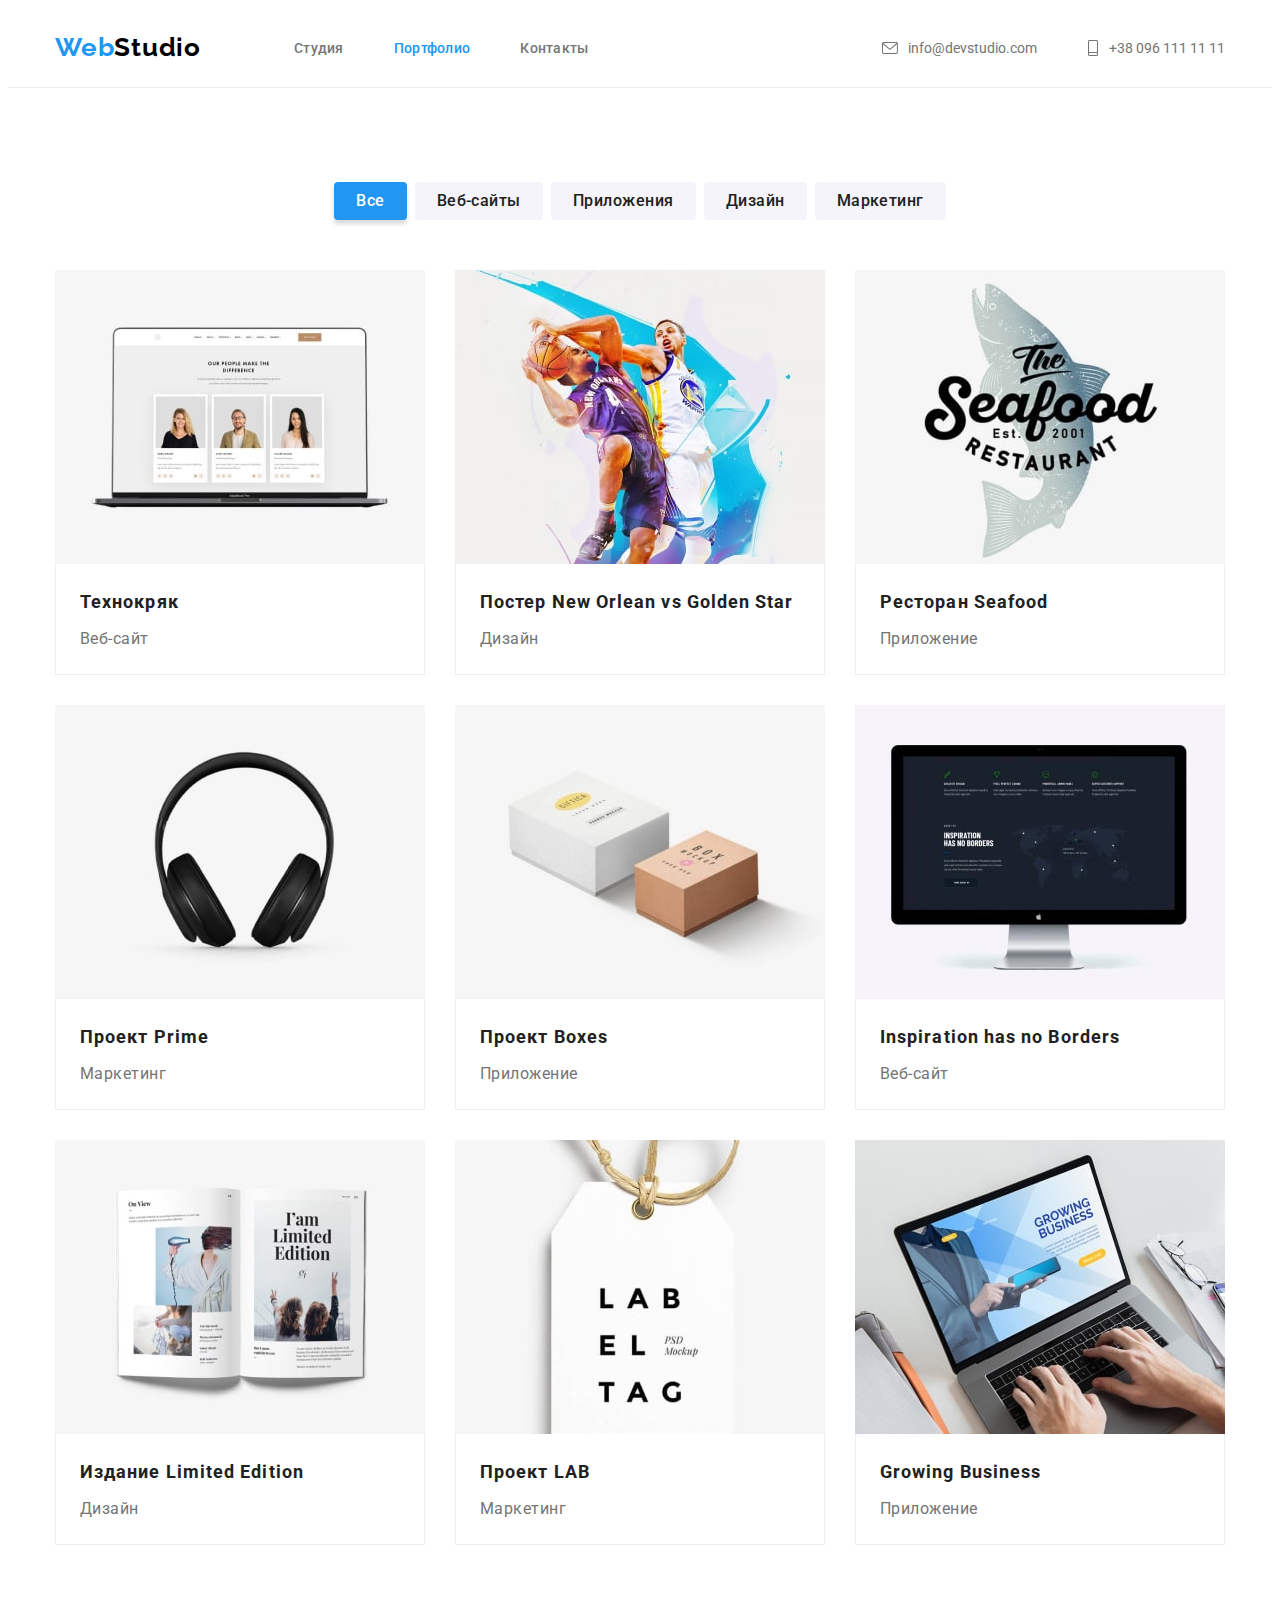
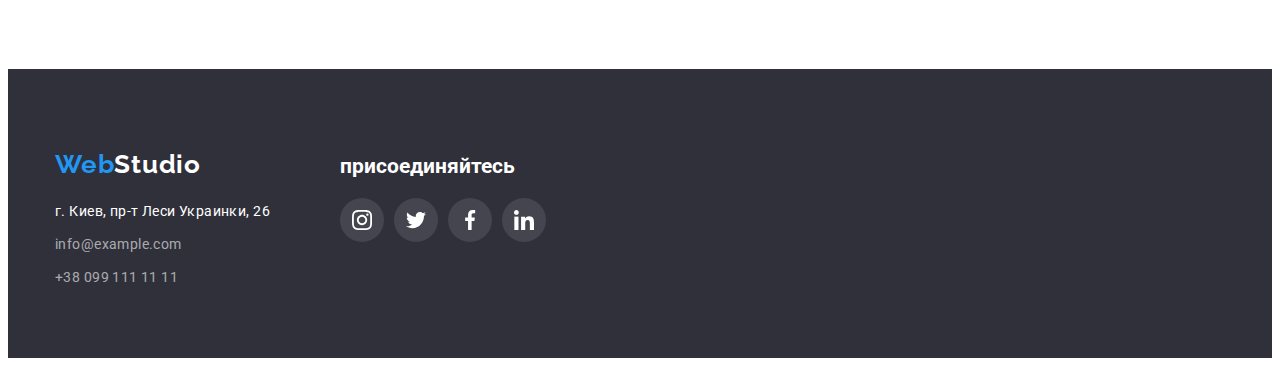
==== portfolio.html @ 88438b95 "клон" ====
<!DOCTYPE html>
<html lang="ru">
  <head>
    <meta charset="UTF-8" />
    <meta http-equiv="X-UA-Compatible" content="IE=edge" />
    <meta name="viewport" content="width=device-width, initial-scale=1.0" />
    <title>Document</title>

    <link rel="preconnect" href="https://fonts.googleapis.com" />
    <link rel="preconnect" href="https://fonts.gstatic.com" crossorigin />
    <link
      href="https://fonts.googleapis.com/css2?family=Raleway:wght@700&family=Roboto:wght@400;500;700;900&display=swap"
      rel="stylesheet"
    />
    <link
      rel="stylesheet"
      href="https://cdnjs.cloudflare.com/ajax/libs/modern-normalize/1.1.0/modern-normalize.min.css"
      integrity="sha512-wpPYUAdjBVSE4KJnH1VR1HeZfpl1ub8YT/NKx4PuQ5NmX2tKuGu6U/JRp5y+Y8XG2tV+wKQpNHVUX03MfMFn9Q=="
      crossorigin="anonymous"
      referrerpolicy="no-referrer"
    />
    <link rel="stylesheet" href="./css/style.css" />
  </head>

  <body>
    <header class="header">
      <div class="container">
        <div class="container-nav">
          <a class="logo" href="./"
            >Web<span class="logo-studio">Studio</span></a
          >
          <nav class="navigation">
            <ul class="style-nav">
              <li class="header-item studio">
                <a href="./index.html" class="link">Студия</a>
              </li>
              <li class="header-item portfolio">
                <a href="./portfolio.html" class="studio link">Портфолио</a>
              </li>
              <li class="contact"><a href="" class="link">Контакты</a></li>
            </ul>
          </nav>
        </div>
        <ul class="style-contact">
          <li class="header-item">
            <a href="mailto:info@devstudio.com" class="link"
              ><svg class="nav-icon-sublink" width="16" height="12">
                <use href="./images/icons.svg#iconimaile"></use>
              </svg>
              info@devstudio.com</a
            >
          </li>
          <li class="header-item">
            <a href="tel:+380961111111" class="link"
              ><svg class="nav-icon-sublink" width="12" height="16">
                <use href="./images/icons.svg#iconmobil"></use></svg
              >+38 096 111 11 11</a
            >
          </li>
        </ul>
      </div>
    </header>
    <!-- main section -->
    <main>
      <!-- button -->

      <section class="section">
        <div class="container">
          <h1 class="visually-hidden">Скрытый текст</h1>
          <ul class="portfolio-title">
            <li class="portfolio-list">
              <button type="button" class="sections-btn praymeri-btn">
                Все
              </button>
            </li>
            <li class="portfolio-list">
              <button type="button" class="sections-btn button">
                Веб-сайты
              </button>
            </li>
            <li class="portfolio-list">
              <button type="button" class="sections-btn button">
                Приложения
              </button>
            </li>
            <li class="portfolio-list">
              <button type="button" class="sections-btn button">Дизайн</button>
            </li>
            <li class="portfolio-list">
              <button type="button" class="sections-btn button">
                Маркетинг
              </button>
            </li>
          </ul>

          <!-- content portfolio -->

          <ul class="portfolio-item">
            <li class="porfolio-subtitle">
              <a class="portfolio-image-item" href="">
                <div class="portfolio-item-cover">
                <img
                  src="./images/portfoliolaptop.jpg"
                  alt="ноутбук технокряк"
                  width="370"
                /><p class="portfolio-cover-text">
                  Ресурс предлагает комплексные предложения с разным уровнем функционала и сервисов. Все это позволит посетителю получить исчерпывающие сведения о компании или частном лице.
                </p></div>
                
                <div class="down-img-portdolio">
                  <h3 class="prtf-first">Технокряк</h3>
                  <p class="prtf-second" lang="en">Веб-сайт</p>
                </div>
              </a>
            </li>
            <li class="porfolio-subtitle">
              <a class="portfolio-image-item" href="">
                <div class="portfolio-item-cover">
                <img
                  src="./images/portfoliobasketbool.jpg"
                  alt="басткетболисты"
                  width="370"
                />
                <p class="portfolio-cover-text">
                  Ресурс предлагает комплексные предложения с разным уровнем функционала и сервисов. Все это позволит посетителю получить исчерпывающие сведения о компании или частном лице.
                </p></div>
                <div class="down-img-portdolio">
                  <h3 class="prtf-first">Постер New Orlean vs Golden Star</h3>
                  <p class="prtf-second" lang="en">Дизайн</p>
                </div>
              </a>
            </li>
            <li class="porfolio-subtitle">
              <a class="portfolio-image-item" href="">
                <div class="portfolio-item-cover">
                <img
                  src="./images/portfoliologo.jpg"
                  alt="логотип ресторана"
                  width="370"
                />
                <p class="portfolio-cover-text">
                  Ресурс предлагает комплексные предложения с разным уровнем функционала и сервисов. Все это позволит посетителю получить исчерпывающие сведения о компании или частном лице.
                </p></div>
                <div class="down-img-portdolio">
                  <h3 class="prtf-first">Ресторан Seafood</h3>
                  <p class="prtf-second" lang="en">Приложение</p>
                </div>
              </a>
            </li>
            <li class="porfolio-subtitle">
              <div class="portfolio-item-cover">
              <a class="portfolio-image-item" href="">
                <img
                  src="./images/portfolioheadphones.jpg"
                  alt="наушники"
                  width="370"
                />
                <p class="portfolio-cover-text">
                  Ресурс предлагает комплексные предложения с разным уровнем функционала и сервисов. Все это позволит посетителю получить исчерпывающие сведения о компании или частном лице.
                </p></div>
                <div class="down-img-portdolio">
                  <h3 class="prtf-first">Проект Prime</h3>
                  <p class="prtf-second" lang="en">Маркетинг</p>
                </div>
              </a>
            </li>
            <li class="porfolio-subtitle">
              <div class="portfolio-item-cover">
              <a class="portfolio-image-item" href="">
                <img
                  src="./images/portfoliobox.jpg"
                  alt="коробки"
                  width="370"
                />
                <p class="portfolio-cover-text">
                  Ресурс предлагает комплексные предложения с разным уровнем функционала и сервисов. Все это позволит посетителю получить исчерпывающие сведения о компании или частном лице.
                </p></div>
                <div class="down-img-portdolio">
                  <h3 class="prtf-first">Проект Boxes</h3>
                  <p class="prtf-second" lang="en">Приложение</p>
                </div>
              </a>
            </li>
            <li class="porfolio-subtitle">
              <div class="portfolio-item-cover">
              <a class="portfolio-image-item" href="">
                <img
                  src="./images/portfoliocomputed.jpg"
                  alt="макбук с приложением"
                  width="370"
                />
                <p class="portfolio-cover-text">
                  Ресурс предлагает комплексные предложения с разным уровнем функционала и сервисов. Все это позволит посетителю получить исчерпывающие сведения о компании или частном лице.
                </p></div>
                <div class="down-img-portdolio">
                  <h3 class="prtf-first">Inspiration has no Borders</h3>
                  <p class="prtf-second" lang="en">Веб-сайт</p>
                </div>
              </a>
            </li>
            <li class="porfolio-subtitle">
              <div class="portfolio-item-cover">
              <a class="portfolio-image-item" href="">
                <img
                  src="./images/portfoliobooks.jpg"
                  alt="книга"
                  width="370"
                />
                <p class="portfolio-cover-text">
                  Ресурс предлагает комплексные предложения с разным уровнем функционала и сервисов. Все это позволит посетителю получить исчерпывающие сведения о компании или частном лице.
                </p></div>
                <div class="down-img-portdolio">
                  <h3 class="prtf-first">Издание Limited Edition</h3>
                  <p class="prtf-second" lang="en">Дизайн</p>
                </div>
              </a>
            </li>
            <li class="porfolio-subtitle">
              <div class="portfolio-item-cover">
              <a class="portfolio-image-item" href="">
                <img
                  src="./images/portfoliolabel.jpg"
                  alt="визитка лаб"
                  width="370"
                />
                <p class="portfolio-cover-text">
                  Ресурс предлагает комплексные предложения с разным уровнем функционала и сервисов. Все это позволит посетителю получить исчерпывающие сведения о компании или частном лице.
                </p></div>
                <div class="down-img-portdolio">
                  <h3 class="prtf-first">Проект LAB</h3>
                  <p class="prtf-second" lang="en">Маркетинг</p>
                </div>
              </a>
            </li>
            <li class="porfolio-subtitle">
              <div class="portfolio-item-cover">
              <a class="portfolio-image-item" href="">
                <img
                  src="./images/portfolionotebooks.jpg"
                  alt="приложение на ноутбуке"
                  width="370"
                />
                <p class="portfolio-cover-text">
                  Ресурс предлагает комплексные предложения с разным уровнем функционала и сервисов. Все это позволит посетителю получить исчерпывающие сведения о компании или частном лице.
                </p></div>
                <div class="down-img-portdolio">
                  <h3 class="prtf-first">Growing Business</h3>
                  <p class="prtf-second" lang="en">Приложение</p>
                </div>
              </a>
            </li>
          </ul>
        </div>
      </section>
    </main>
    <!-- Footer -->
    <footer class="footer-bg">
      <div class="container footer">
        <div class="conteiner-footer-adress">
          <address class="contact-adress">
            <a class="logo logo-down" href="./"
              >Web<span class="logo-studio down">Studio</span></a
            >

            <ul class="contant-list">
              <li class="contact-item">
                <a
                  class="contact-link city"
                  href="https://goo.gl/maps/WQfAx6PYUr162AUSA"
                  target="_blank"
                  rel="noopener noreferrer"
                  >г. Киев, пр-т Леси Украинки, 26</a
                >
              </li>
              <li class="contact-item">
                <a
                  href="mailto:info@example"
                  class="contact-link imail"
                  target="_blank"
                  rel="noopener noreferrer"
                  >info@example.com</a
                >
              </li>
              <li class="contact-item">
                <a
                  href="tel:+380991111111"
                  class="contact-link telefon"
                  target="_blank"
                  rel="noopener noreferrer"
                  >+38 099 111 11 11</a
                >
              </li>
            </ul>
          </address>
        </div>

        <div class="social">
          <h2 class="social-title">присоединяйтесь</h2>

          <ul class="team-icon-item">
            <li class="team-icon-list">
              <a href="" class="team-icon-link social-icon-link">
                <svg
                  class="team-icon-sublink social-icon-sublink"
                  width="20"
                  height="20"
                >
                  <use href="./images/icons.svg#icon-instagram"></use>
                </svg>
              </a>
            </li>
            <li class="team-icon-list">
              <a href="" class="team-icon-link social-icon-link">
                <svg
                  class="team-icon-sublink social-icon-sublink"
                  width="20"
                  height="20"
                >
                  <use href="./images/icons.svg#icon-twitter"></use>
                </svg>
              </a>
            </li>
            <li class="team-icon-list">
              <a href="" class="team-icon-link social-icon-link">
                <svg
                  class="team-icon-sublink social-icon-sublink"
                  width="20"
                  height="20"
                >
                  <use href="./images/icons.svg#icon-facebook"></use>
                </svg>
              </a>
            </li>
            <li class="team-icon-list">
              <a href="" class="team-icon-link social-icon-link">
                <svg
                  class="team-icon-sublink social-icon-sublink"
                  width="20"
                  height="20"
                >
                  <use href="./images/icons.svg#icon-linkedin"></use>
                </svg>
              </a>
            </li>
          </ul>
        </div>
      </div>
    </footer>
  </body>
</html>
---- css/style.css ----
html {
  box-sizing: border-box;
}
:root {
  --main-color: #212121;
  --first-color-content: #ffffff;
  --last-color-content: #757575;
  --color-btn: #2196f3;
  /* indent */
  --fitst-text-ind: 50px;
  --item-item-ind: 30px;
  --box-border-card: 0px 1px 3px rgba(0, 0, 0, 0.12),
    0px 1px 1px rgba(0, 0, 0, 0.14), 0px 2px 1px rgba(0, 0, 0, 0.2);
}

body {
  font-family: "Raleway", sans-serif;
  font-family: "Roboto", sans-serif;
  font-size: 14px;
  background: var(--first-color-content);
}
h1,
h2,
h3,
h4,
h5,
h5 {
  margin: 0;
}
ul,
ol,
li,
a,
span,
p {
  margin: 0;
  padding-left: 0;
  text-decoration: none;
  list-style-type: none;
}

img {
  display: block;
  max-width: 100%;
}

*,
*::after,
*::before {
  box-sizing: inherit;
}

.visually-hidden {
  position: absolute;
  white-space: nowrap;
  width: 1px;
  height: 1px;
  overflow: hidden;
  border: 0;
  padding: 0;
  clip: rect(0 0 0 0);
  clip-path: inset(50%);
  margin: -1px;
}

/* Top header */
.header {
  padding: 24px 0;
  border-bottom: 1px solid #ececec;
}
.header .container {
  display: flex;
  align-items: center;
  justify-content: space-between;
}
.navigation .style-nav,
.style-contact,
.container-nav {
  align-items: center;
  display: flex;
}
.navigation {
  margin-left: 93px;
}
.header-item:not(:last-child) {
  margin-right: var(--fitst-text-ind);
}

.container {
  width: 1200px;
  padding-left: 15px;
  padding-right: 15px;
  margin: 0 auto;
}
.logo {
  font-family: "Raleway", sans-serif;
  font-weight: 700;
  font-size: 26px;
  line-height: 1.2;
  letter-spacing: 0.03em;

  color: var(--color-btn);
}
.logo-studio {
  color: #000000;
}

.portfolio,
.contact {
  font-weight: 500;
  line-height: 1.15;
  letter-spacing: 0.02em;

  color: var(--main-color);
}
.nav-icon-sublink {
  margin-right: 10px;
  fill: #757575;
}
.link {
  display: flex;
  justify-content: center;
  align-items: center;
  color: #757575;
  
}

.link:hover,
.link:focus {
  color: var(--color-btn);
}
.link:hover .nav-icon-sublink {
  fill: currentColor;
}
.studio {
  font-weight: 500;
  line-height: 1.15;
  letter-spacing: 0.02em;

  color: var(--color-btn);
}

/* main section */
.section {
  padding-top: 94px;
  padding-bottom: 94px;
}
.hero {
  max-width: 1600px;
  margin: 0 auto;
  padding: 200px 0 200px 0;
  background-image: linear-gradient(
      rgba(47, 48, 58, 0.4),
      rgba(47, 48, 58, 0.4)
    ),
    url(../images/hero.jpg);
  background-repeat: no-repeat;
  background-position: center;
  background-size: cover;
}
.hero-title {
  max-width: 696px;
  margin: 0 auto;
  margin-bottom: 30px;
  font-weight: 900;
  font-size: 44px;
  text-align: center;
  text-transform: uppercase;

  color: var(--first-color-content);
}

/* button */
.button {
  padding: 10px 32px;
  min-height: 30px;
  margin: auto;
  display: block;
  font-family: inherit;
  cursor: pointer;
  font-weight: 700;
  font-size: 16px;
  line-height: 1.87;
  border: none;

  border-radius: 4px;
  background: var(--color-btn);
  color: var(--first-color-content);
}
.button:hover,
.button:focus {
  color: var(--first-color-content);
  background: #188ce8;
  box-shadow: 0px 4px 4px rgba(0, 0, 0, 0.15);
  border-radius: 4px;
}

/* content text */
.section-text {
  padding-bottom: 47px;
}
.content-text {
  display: flex;
  align-items: center;
  flex-wrap: wrap;
}
.conteiner-icon-text {
  display: flex;
  align-items: center;
  width: 270px;
  height: 120px;
  margin-bottom: 30px;
  justify-content: center;
  background-color: #f5f4fa;
  border-radius: 4px;
}
.text + .text {
  margin-left: var(--item-item-ind);
}
.text-title {
  margin-bottom: 10px;
  font-weight: 700;
  line-height: 1.2;
  letter-spacing: 0.03em;
  text-transform: uppercase;
}
.subtitle {
  max-width: 270px;
  line-height: 1.7;

  color: var(--last-color-content);
}

/* content-picture */
.section-picture {
  padding-top: 47px;
}
.content-item {
  display: flex;
}
.content-subitem + .content-subitem {
  margin-left: var(--item-item-ind);
}

.content-subject,
.my-team {
  margin-bottom: var(--fitst-text-ind);
  font-weight: 700;
  font-size: 36px;
  line-height: 1.6;
  text-align: center;
  letter-spacing: 0.03em;

  color: var(--main-color);
}

/* content-team */
.team {
  background: #f5f4fa;
}
.container .team-item {
  display: flex;
}
.work-title + .work-title {
  margin-left: var(--item-item-ind);
}

.work-title {
  box-shadow: var(--box-border-card);
  border-radius: 0px 0px 4px 4px;
  background-color: var(--first-color-content);
}
.conteiner-team {
  padding: 20px 0 20px 0;
}
.name-team {
  margin-bottom: 10px;
  font-weight: 500;
  font-size: 16px;
  line-height: 1.18;

  text-align: center;
  letter-spacing: 0.03em;

  color: var(--main-color);
}
.position-team {
  font-weight: 400;
  font-size: 16px;
  line-height: 1.18;

  text-align: center;
  letter-spacing: 0.03em;

  color: var(--last-color-content);
  margin-bottom: 16px;
}
.team-icon-list + .team-icon-list {
  margin-left: 10px;
}
.team-icon-item {
  display: flex;
  justify-content: center;
}

.team-icon-link {
  width: 44px;
  height: 44px;
  background-color: var(--first-color-content);
  border-radius: 50%;
  display: flex;
  align-items: center;
  justify-content: center;
}
.team-icon-sublink {
  fill: #afb1b8;
}
.team-icon-link:hover {
  background-color: var(--color-btn);
}
.team-icon-link:hover .team-icon-sublink {
  fill: var(--first-color-content);
}
/* Clients title */
.clients-list {
  display: flex;
  align-items: center;
  flex-wrap: wrap;
  margin: -15px;
}

.clients-item {
  display: flex;
  align-items: center;
  justify-content: center;

  margin: 15px;
  width: 170px;
  height: 92px;

  border: 1px solid #afb1b8;
  color: #afb1b8;
  border-radius: 4px;
}

.clients-item:hover {
  border-color: #2196f3;
  color: #2196f3;
}

.clients-icon {
  fill: currentColor;
}

/* Footer */
.footer-bg {
  padding-top: 60px;
  padding-bottom: 60px;
  background: #2f303a;
}
.logo-down {
  display: block;
  margin-bottom: 20px;
  font-family: "Raleway", sans-serif;
  font-weight: 700;
  font-size: 26px;
  line-height: 1.2;
  letter-spacing: 0.03em;
  color: var(--color-btn);
}
.contact-adress {
  font-style: normal;
  margin-top: 20px;
}
.down {
  color: var(--first-color-content);
}

.contact-link {
  line-height: 1.7;

  letter-spacing: 0.03em;

  color: rgba(255, 255, 255, 0.6);
}
.city {
  color: #ffffff;
}
.contact-item {
  margin-bottom: 9px;
}
.footer {
  display: flex;
  align-items: baseline;
}
.social {
  display: block;
  margin-left: 70px;
}
.social-title {
  color: var(--first-color-content);
  margin-bottom: 20px;
}
.social-icon-link {
  background-color: rgba(255, 255, 255, 0.1);
}
.social-icon-sublink {
  fill: var(--first-color-content);
}

/* PORTOFOLIO */
/* button */
.container .portfolio-title {
  display: flex;
  justify-content: center;
}
.portfolio-list + .portfolio-list {
  margin-left: 8px;
}

.sections-btn {
  min-height: 38px;
  padding: 6px 22px 6px 22px;
  font-family: inherit;
  font-weight: 500;
  font-size: 16px;
  line-height: 1.62;

  cursor: pointer;
  text-align: center;
  letter-spacing: 0.03em;

  border: none;
  border-radius: 4px;
  background-color: #f5f4fa;
  color: var(--main-color);
}
.praymeri-btn {
  box-shadow: 0px 4px 4px rgba(0, 0, 0, 0.15);
  border-radius: 4px;
  background-color: var(--color-btn);
  color: var(--first-color-content);
}
/* content portfolio */
.portfolio-item {
  margin-top: 50px;
  display: flex;
  flex-wrap: wrap;
  margin-left: calc(var(--item-item-ind) * -1);
}
.porfolio-subtitle {
  max-width: 370px;

  flex-basis: calc(100% / 3 - var(--item-item-ind));
  margin-left: var(--item-item-ind);
  margin-bottom: var(--item-item-ind);
}
.portfolio-image-item {
  display: block;
}
.down-img-portdolio {
  border-left: 1px solid #eeeeee;
  border-right: 1px solid #eeeeee;
  border-bottom: 1px solid #eeeeee;
}
.down-img-portdolio {
  padding: 20px 24px 20px 24px;
  min-width: 322px;
}
.prtf-first {
  margin-bottom: 4px;
  font-weight: 700;
  font-size: 18px;
  line-height: 2;

  letter-spacing: 0.06em;

  color: var(--main-color);
}
.prtf-second {
  font-weight: 400;
  font-size: 16px;
  line-height: 1.87;

  letter-spacing: 0.03em;

  color: var(--last-color-content);
}
.portfolio-image-item:hover,
.portfolio-image-item:focus {
  border: 1px solid #eeeeee;
  box-shadow: 0px 1px 1px rgba(0, 0, 0, 0.12), 0px 4px 4px rgba(0, 0, 0, 0.06),
    1px 4px 6px rgba(0, 0, 0, 0.16);
}
/*  */
.porfolio-subtitle:hover .portfolio-cover-text {
  transform: translateY(0);
}
.portfolio-item-cover {
  position: relative;
  overflow: hidden;
}

.portfolio-cover-text {
  position: absolute;
  height: 100%;
  padding: 63px 24px;
  top: 0;
  left: 0;
  background-color: var(--color-btn);
  color: #ffffff;
  min-width: 322px;
  font-size: 18px;
  line-height: 1.55;
  
  transform: translateY(100%);
  transition: transform 250ms;
}

/* bacdrop */
.backdrop {
  position: fixed;
  top: 0;
  width: 100%;
  height: 100%;
  background: rgba(0, 0, 0, 0.2);
  transition: opacity 300ms, visibility 300ms;
}

.backdrop.is-hidden .modal {
  transform: rotate(0) scale(0.3);
}

.modal {
  position: absolute;
  top: 50%;
  left: 50%;
  transform: rotate(0deg) translate(-50%, -50%) scale(1);
  width: 528px;
  height: 581px;
  background-color: #ffffff;
  border-radius: 4px;
  transition: transform 250ms;
}

.modal-close {
  position: absolute;
  top: 8px;
  right: 8px;
  width: 30px;
  height: 30px;
  border: 1px solid #999999;
  border-radius: 50%;
}

.is-hidden {
  opacity: 0;
  pointer-events: none;
  visibility: hidden;
}
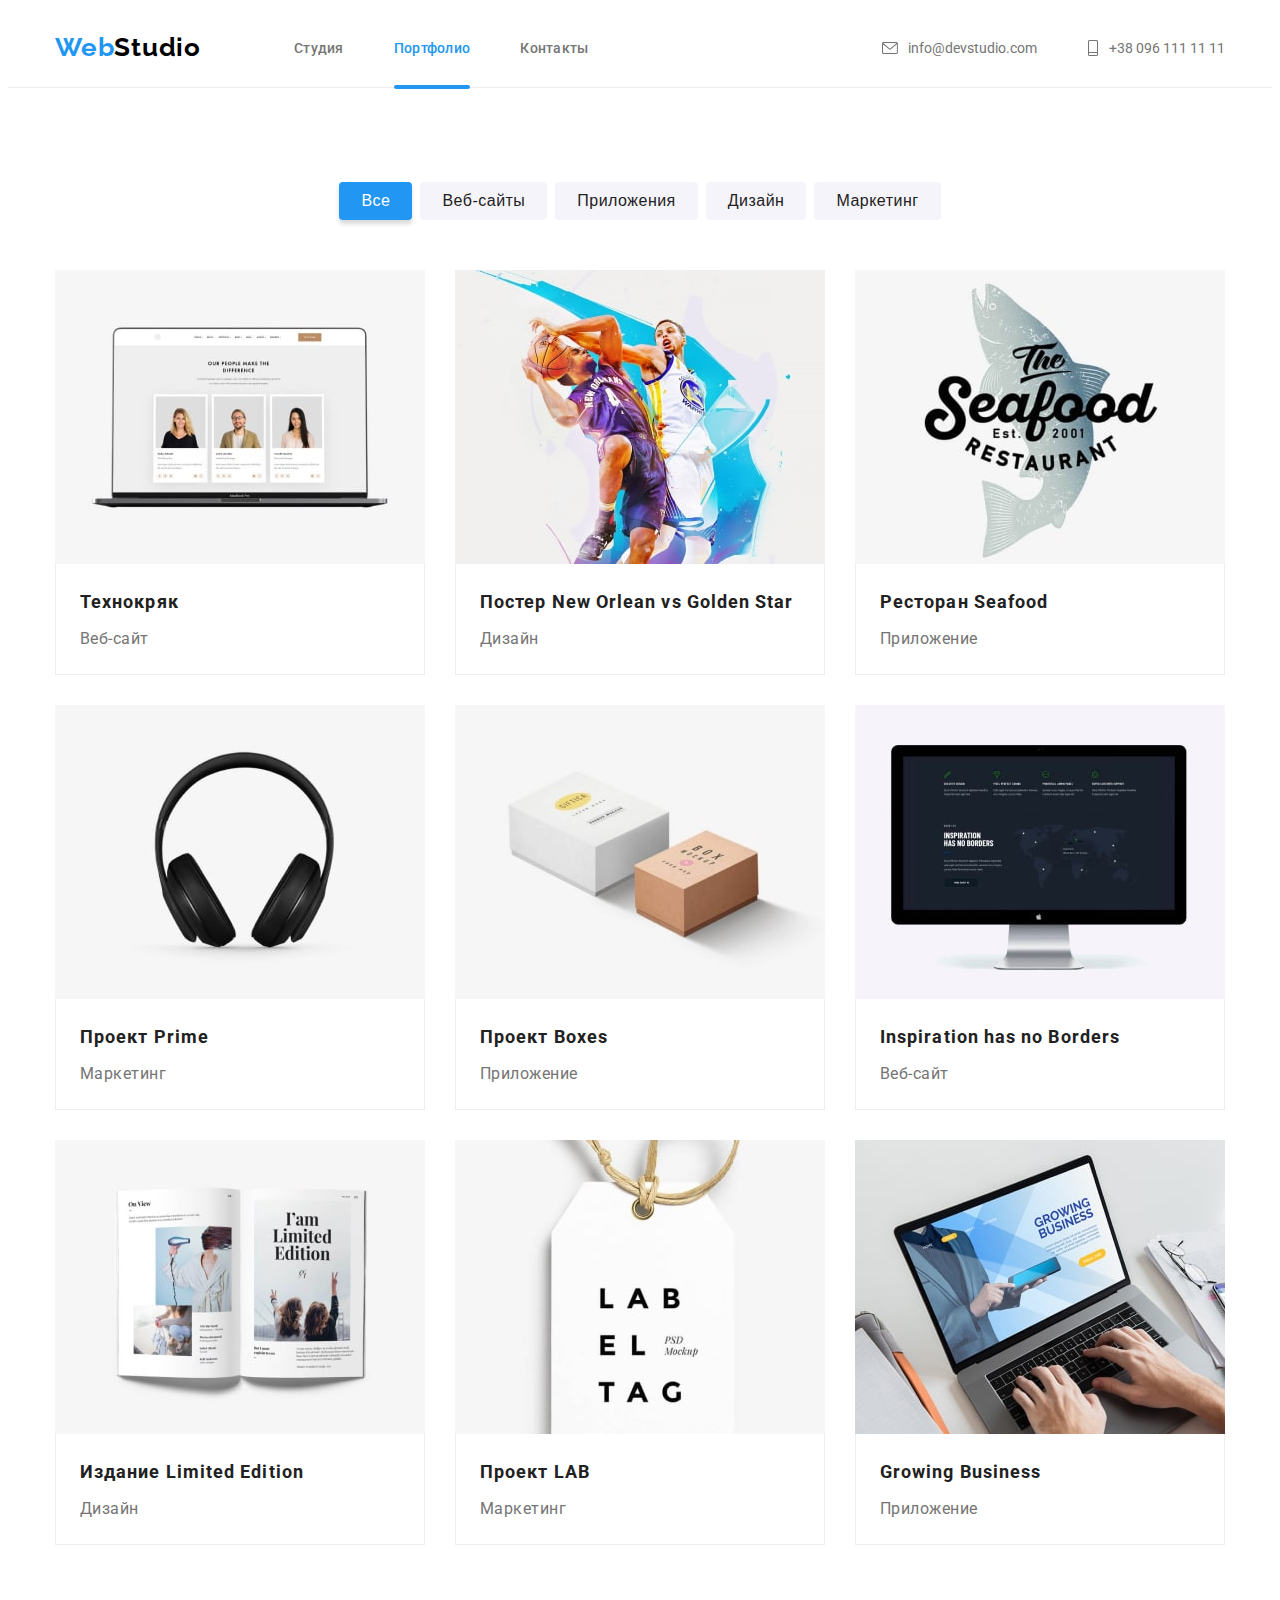
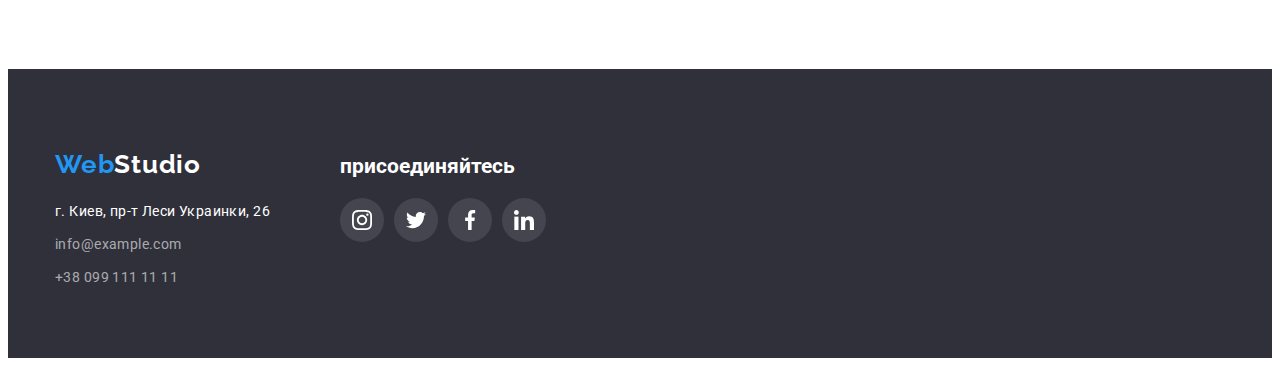
==== commit cc491107: "правка" ====
--- a/portfolio.html
+++ b/portfolio.html
@@ -32,12 +32,16 @@
           <nav class="navigation">
             <ul class="style-nav">
               <li class="header-item studio">
-                <a href="./index.html" class="link">Студия</a>
+                <a href="./index.html" class="link underscore">Студия</a>
               </li>
               <li class="header-item portfolio">
-                <a href="./portfolio.html" class="studio link">Портфолио</a>
-              </li>
-              <li class="contact"><a href="" class="link">Контакты</a></li>
+                <a href="./portfolio.html" class="studio link underscore"
+                  >Портфолио</a
+                >
+              </li>
+              <li class="contact">
+                <a href="" class="link underscore">Контакты</a>
+              </li>
             </ul>
           </nav>
         </div>
@@ -74,22 +78,16 @@
               </button>
             </li>
             <li class="portfolio-list">
-              <button type="button" class="sections-btn button">
-                Веб-сайты
-              </button>
-            </li>
-            <li class="portfolio-list">
-              <button type="button" class="sections-btn button">
-                Приложения
-              </button>
-            </li>
-            <li class="portfolio-list">
-              <button type="button" class="sections-btn button">Дизайн</button>
-            </li>
-            <li class="portfolio-list">
-              <button type="button" class="sections-btn button">
-                Маркетинг
-              </button>
+              <button type="button" class="sections-btn">Веб-сайты</button>
+            </li>
+            <li class="portfolio-list">
+              <button type="button" class="sections-btn">Приложения</button>
+            </li>
+            <li class="portfolio-list">
+              <button type="button" class="sections-btn">Дизайн</button>
+            </li>
+            <li class="portfolio-list">
+              <button type="button" class="sections-btn">Маркетинг</button>
             </li>
           </ul>
 
@@ -99,14 +97,18 @@
             <li class="porfolio-subtitle">
               <a class="portfolio-image-item" href="">
                 <div class="portfolio-item-cover">
-                <img
-                  src="./images/portfoliolaptop.jpg"
-                  alt="ноутбук технокряк"
-                  width="370"
-                /><p class="portfolio-cover-text">
-                  Ресурс предлагает комплексные предложения с разным уровнем функционала и сервисов. Все это позволит посетителю получить исчерпывающие сведения о компании или частном лице.
-                </p></div>
-                
+                  <img
+                    src="./images/portfoliolaptop.jpg"
+                    alt="ноутбук технокряк"
+                    width="370"
+                  />
+                  <p class="portfolio-cover-text">
+                    Ресурс предлагает комплексные предложения с разным уровнем
+                    функционала и сервисов. Все это позволит посетителю получить
+                    исчерпывающие сведения о компании или частном лице.
+                  </p>
+                </div>
+
                 <div class="down-img-portdolio">
                   <h3 class="prtf-first">Технокряк</h3>
                   <p class="prtf-second" lang="en">Веб-сайт</p>
@@ -116,14 +118,17 @@
             <li class="porfolio-subtitle">
               <a class="portfolio-image-item" href="">
                 <div class="portfolio-item-cover">
-                <img
-                  src="./images/portfoliobasketbool.jpg"
-                  alt="басткетболисты"
-                  width="370"
-                />
-                <p class="portfolio-cover-text">
-                  Ресурс предлагает комплексные предложения с разным уровнем функционала и сервисов. Все это позволит посетителю получить исчерпывающие сведения о компании или частном лице.
-                </p></div>
+                  <img
+                    src="./images/portfoliobasketbool.jpg"
+                    alt="басткетболисты"
+                    width="370"
+                  />
+                  <p class="portfolio-cover-text">
+                    Ресурс предлагает комплексные предложения с разным уровнем
+                    функционала и сервисов. Все это позволит посетителю получить
+                    исчерпывающие сведения о компании или частном лице.
+                  </p>
+                </div>
                 <div class="down-img-portdolio">
                   <h3 class="prtf-first">Постер New Orlean vs Golden Star</h3>
                   <p class="prtf-second" lang="en">Дизайн</p>
@@ -133,14 +138,17 @@
             <li class="porfolio-subtitle">
               <a class="portfolio-image-item" href="">
                 <div class="portfolio-item-cover">
-                <img
-                  src="./images/portfoliologo.jpg"
-                  alt="логотип ресторана"
-                  width="370"
-                />
-                <p class="portfolio-cover-text">
-                  Ресурс предлагает комплексные предложения с разным уровнем функционала и сервисов. Все это позволит посетителю получить исчерпывающие сведения о компании или частном лице.
-                </p></div>
+                  <img
+                    src="./images/portfoliologo.jpg"
+                    alt="логотип ресторана"
+                    width="370"
+                  />
+                  <p class="portfolio-cover-text">
+                    Ресурс предлагает комплексные предложения с разным уровнем
+                    функционала и сервисов. Все это позволит посетителю получить
+                    исчерпывающие сведения о компании или частном лице.
+                  </p>
+                </div>
                 <div class="down-img-portdolio">
                   <h3 class="prtf-first">Ресторан Seafood</h3>
                   <p class="prtf-second" lang="en">Приложение</p>
@@ -148,16 +156,19 @@
               </a>
             </li>
             <li class="porfolio-subtitle">
-              <div class="portfolio-item-cover">
-              <a class="portfolio-image-item" href="">
-                <img
-                  src="./images/portfolioheadphones.jpg"
-                  alt="наушники"
-                  width="370"
-                />
-                <p class="portfolio-cover-text">
-                  Ресурс предлагает комплексные предложения с разным уровнем функционала и сервисов. Все это позволит посетителю получить исчерпывающие сведения о компании или частном лице.
-                </p></div>
+              <a class="portfolio-image-item" href="">
+                <div class="portfolio-item-cover">
+                  <img
+                    src="./images/portfolioheadphones.jpg"
+                    alt="наушники"
+                    width="370"
+                  />
+                  <p class="portfolio-cover-text">
+                    Ресурс предлагает комплексные предложения с разным уровнем
+                    функционала и сервисов. Все это позволит посетителю получить
+                    исчерпывающие сведения о компании или частном лице.
+                  </p>
+                </div>
                 <div class="down-img-portdolio">
                   <h3 class="prtf-first">Проект Prime</h3>
                   <p class="prtf-second" lang="en">Маркетинг</p>
@@ -165,16 +176,19 @@
               </a>
             </li>
             <li class="porfolio-subtitle">
-              <div class="portfolio-item-cover">
-              <a class="portfolio-image-item" href="">
-                <img
-                  src="./images/portfoliobox.jpg"
-                  alt="коробки"
-                  width="370"
-                />
-                <p class="portfolio-cover-text">
-                  Ресурс предлагает комплексные предложения с разным уровнем функционала и сервисов. Все это позволит посетителю получить исчерпывающие сведения о компании или частном лице.
-                </p></div>
+              <a class="portfolio-image-item" href="">
+                <div class="portfolio-item-cover">
+                  <img
+                    src="./images/portfoliobox.jpg"
+                    alt="коробки"
+                    width="370"
+                  />
+                  <p class="portfolio-cover-text">
+                    Ресурс предлагает комплексные предложения с разным уровнем
+                    функционала и сервисов. Все это позволит посетителю получить
+                    исчерпывающие сведения о компании или частном лице.
+                  </p>
+                </div>
                 <div class="down-img-portdolio">
                   <h3 class="prtf-first">Проект Boxes</h3>
                   <p class="prtf-second" lang="en">Приложение</p>
@@ -182,16 +196,19 @@
               </a>
             </li>
             <li class="porfolio-subtitle">
-              <div class="portfolio-item-cover">
-              <a class="portfolio-image-item" href="">
-                <img
-                  src="./images/portfoliocomputed.jpg"
-                  alt="макбук с приложением"
-                  width="370"
-                />
-                <p class="portfolio-cover-text">
-                  Ресурс предлагает комплексные предложения с разным уровнем функционала и сервисов. Все это позволит посетителю получить исчерпывающие сведения о компании или частном лице.
-                </p></div>
+              <a class="portfolio-image-item" href="">
+                <div class="portfolio-item-cover">
+                  <img
+                    src="./images/portfoliocomputed.jpg"
+                    alt="макбук с приложением"
+                    width="370"
+                  />
+                  <p class="portfolio-cover-text">
+                    Ресурс предлагает комплексные предложения с разным уровнем
+                    функционала и сервисов. Все это позволит посетителю получить
+                    исчерпывающие сведения о компании или частном лице.
+                  </p>
+                </div>
                 <div class="down-img-portdolio">
                   <h3 class="prtf-first">Inspiration has no Borders</h3>
                   <p class="prtf-second" lang="en">Веб-сайт</p>
@@ -199,16 +216,19 @@
               </a>
             </li>
             <li class="porfolio-subtitle">
-              <div class="portfolio-item-cover">
-              <a class="portfolio-image-item" href="">
-                <img
-                  src="./images/portfoliobooks.jpg"
-                  alt="книга"
-                  width="370"
-                />
-                <p class="portfolio-cover-text">
-                  Ресурс предлагает комплексные предложения с разным уровнем функционала и сервисов. Все это позволит посетителю получить исчерпывающие сведения о компании или частном лице.
-                </p></div>
+              <a class="portfolio-image-item" href="">
+                <div class="portfolio-item-cover">
+                  <img
+                    src="./images/portfoliobooks.jpg"
+                    alt="книга"
+                    width="370"
+                  />
+                  <p class="portfolio-cover-text">
+                    Ресурс предлагает комплексные предложения с разным уровнем
+                    функционала и сервисов. Все это позволит посетителю получить
+                    исчерпывающие сведения о компании или частном лице.
+                  </p>
+                </div>
                 <div class="down-img-portdolio">
                   <h3 class="prtf-first">Издание Limited Edition</h3>
                   <p class="prtf-second" lang="en">Дизайн</p>
@@ -216,16 +236,19 @@
               </a>
             </li>
             <li class="porfolio-subtitle">
-              <div class="portfolio-item-cover">
-              <a class="portfolio-image-item" href="">
-                <img
-                  src="./images/portfoliolabel.jpg"
-                  alt="визитка лаб"
-                  width="370"
-                />
-                <p class="portfolio-cover-text">
-                  Ресурс предлагает комплексные предложения с разным уровнем функционала и сервисов. Все это позволит посетителю получить исчерпывающие сведения о компании или частном лице.
-                </p></div>
+              <a class="portfolio-image-item" href="">
+                <div class="portfolio-item-cover">
+                  <img
+                    src="./images/portfoliolabel.jpg"
+                    alt="визитка лаб"
+                    width="370"
+                  />
+                  <p class="portfolio-cover-text">
+                    Ресурс предлагает комплексные предложения с разным уровнем
+                    функционала и сервисов. Все это позволит посетителю получить
+                    исчерпывающие сведения о компании или частном лице.
+                  </p>
+                </div>
                 <div class="down-img-portdolio">
                   <h3 class="prtf-first">Проект LAB</h3>
                   <p class="prtf-second" lang="en">Маркетинг</p>
@@ -233,16 +256,19 @@
               </a>
             </li>
             <li class="porfolio-subtitle">
-              <div class="portfolio-item-cover">
-              <a class="portfolio-image-item" href="">
-                <img
-                  src="./images/portfolionotebooks.jpg"
-                  alt="приложение на ноутбуке"
-                  width="370"
-                />
-                <p class="portfolio-cover-text">
-                  Ресурс предлагает комплексные предложения с разным уровнем функционала и сервисов. Все это позволит посетителю получить исчерпывающие сведения о компании или частном лице.
-                </p></div>
+              <a class="portfolio-image-item" href="">
+                <div class="portfolio-item-cover">
+                  <img
+                    src="./images/portfolionotebooks.jpg"
+                    alt="приложение на ноутбуке"
+                    width="370"
+                  />
+                  <p class="portfolio-cover-text">
+                    Ресурс предлагает комплексные предложения с разным уровнем
+                    функционала и сервисов. Все это позволит посетителю получить
+                    исчерпывающие сведения о компании или частном лице.
+                  </p>
+                </div>
                 <div class="down-img-portdolio">
                   <h3 class="prtf-first">Growing Business</h3>
                   <p class="prtf-second" lang="en">Приложение</p>
--- a/css/style.css
+++ b/css/style.css
@@ -85,6 +85,55 @@
 .header-item:not(:last-child) {
   margin-right: var(--fitst-text-ind);
 }
+/* подчеркивание */
+.underscore {
+  position: relative;
+
+  transition: color 250ms cubic-bezier(0.4, 0, 0.2, 1);
+}
+
+.link {
+  display: flex;
+  justify-content: center;
+  align-items: center;
+  color: #757575;
+
+  transition: color 250ms cubic-bezier(0.4, 0, 0.2, 1);
+}
+.underscore::after {
+  content: " ";
+  display: block;
+  width: 100%;
+  height: 4px;
+  margin-top: 29px;
+  border-radius: 2px;
+  background-color: var(--color-btn);
+  opacity: 0;
+
+  position: absolute;
+  top: 100%;
+  left: 0;
+
+  z-index: 1;
+
+  transition: opacity 250ms cubic-bezier(0.4, 0, 0.2, 1);
+}
+
+.underscore:hover {
+  color: var(--color-btn);
+}
+.underscore:hover::after,
+.underscore.active {
+  opacity: 1;
+}
+
+.studio:after,
+.studio.active {
+  opacity: 1;
+}
+.underscore.active {
+  color: var(--color-btn);
+}
 
 .container {
   width: 1200px;
@@ -116,13 +165,6 @@
 .nav-icon-sublink {
   margin-right: 10px;
   fill: #757575;
-}
-.link {
-  display: flex;
-  justify-content: center;
-  align-items: center;
-  color: #757575;
-  
 }
 
 .link:hover,
@@ -176,7 +218,6 @@
   min-height: 30px;
   margin: auto;
   display: block;
-  font-family: inherit;
   cursor: pointer;
   font-weight: 700;
   font-size: 16px;
@@ -184,15 +225,16 @@
   border: none;
 
   border-radius: 4px;
-  background: var(--color-btn);
+  background-color: var(--color-btn);
   color: var(--first-color-content);
+  transition: transfom 250ms cubic-bezier(0.4, 0, 0.2, 1),
+    background-color 250ms cubic-bezier(0.4, 0, 0.2, 1),
+    box-shadow 250ms cubic-bezier(0.4, 0, 0.2, 1);
 }
 .button:hover,
 .button:focus {
-  color: var(--first-color-content);
-  background: #188ce8;
+  background-color: #188ce8;
   box-shadow: 0px 4px 4px rgba(0, 0, 0, 0.15);
-  border-radius: 4px;
 }
 
 /* content text */
@@ -253,6 +295,21 @@
 
   color: var(--main-color);
 }
+.content-subitem {
+  position: relative;
+}
+.content-lable {
+  position: absolute;
+  width: 370px;
+  padding: 27px 0;
+  bottom: 0px;
+  color: var(--first-color-content);
+  text-transform: uppercase;
+  line-height: 1.14;
+  background: rgba(47, 48, 58, 0.8);
+
+  text-align: center;
+}
 
 /* content-team */
 .team {
@@ -311,9 +368,11 @@
   display: flex;
   align-items: center;
   justify-content: center;
+  transition: background-color 250ms cubic-bezier(0.4, 0, 0.2, 1);
 }
 .team-icon-sublink {
   fill: #afb1b8;
+  transition: fill 250ms cubic-bezier(0.4, 0, 0.2, 1);
 }
 .team-icon-link:hover {
   background-color: var(--color-btn);
@@ -321,6 +380,7 @@
 .team-icon-link:hover .team-icon-sublink {
   fill: var(--first-color-content);
 }
+
 /* Clients title */
 .clients-list {
   display: flex;
@@ -341,6 +401,8 @@
   border: 1px solid #afb1b8;
   color: #afb1b8;
   border-radius: 4px;
+  transition: color 250ms cubic-bezier(0.4, 0, 0.2, 1),
+    border-color 250ms cubic-bezier(0.4, 0, 0.2, 1);
 }
 
 .clients-item:hover {
@@ -421,19 +483,30 @@
 .sections-btn {
   min-height: 38px;
   padding: 6px 22px 6px 22px;
-  font-family: inherit;
+
+  margin: auto;
+  display: block;
   font-weight: 500;
   font-size: 16px;
   line-height: 1.62;
+  border-radius: 4px;
 
   cursor: pointer;
   text-align: center;
   letter-spacing: 0.03em;
 
   border: none;
-  border-radius: 4px;
   background-color: #f5f4fa;
   color: var(--main-color);
+  transition: background-color 250ms cubic-bezier(0.4, 0, 0.2, 1),
+    color 250ms cubic-bezier(0.4, 0, 0.2, 1),
+    box-shadow 250ms cubic-bezier(0.4, 0, 0.2, 1);
+}
+.sections-btn:hover,
+.sections-btn:focus {
+  color: var(--first-color-content);
+  background-color: var(--color-btn);
+  box-shadow: 0px 4px 4px rgba(0, 0, 0, 0.15);
 }
 .praymeri-btn {
   box-shadow: 0px 4px 4px rgba(0, 0, 0, 0.15);
@@ -456,6 +529,7 @@
   margin-bottom: var(--item-item-ind);
 }
 .portfolio-image-item {
+  transition: box-shadow 250ms cubic-bezier(0.4, 0, 0.2, 1);
   display: block;
 }
 .down-img-portdolio {
@@ -488,12 +562,11 @@
 }
 .portfolio-image-item:hover,
 .portfolio-image-item:focus {
-  border: 1px solid #eeeeee;
   box-shadow: 0px 1px 1px rgba(0, 0, 0, 0.12), 0px 4px 4px rgba(0, 0, 0, 0.06),
     1px 4px 6px rgba(0, 0, 0, 0.16);
 }
 /*  */
-.porfolio-subtitle:hover .portfolio-cover-text {
+.portfolio-image-item:hover .portfolio-cover-text {
   transform: translateY(0);
 }
 .portfolio-item-cover {
@@ -509,12 +582,12 @@
   left: 0;
   background-color: var(--color-btn);
   color: #ffffff;
-  min-width: 322px;
+  min-width: 100%;
   font-size: 18px;
   line-height: 1.55;
-  
+
   transform: translateY(100%);
-  transition: transform 250ms;
+  transition: transform 250ms cubic-bezier(0.4, 0, 0.2, 1);
 }
 
 /* bacdrop */
@@ -540,17 +613,26 @@
   height: 581px;
   background-color: #ffffff;
   border-radius: 4px;
-  transition: transform 250ms;
+  transition: transform 250ms cubic-bezier(0.4, 0, 0.2, 1);
 }
 
 .modal-close {
   position: absolute;
+  padding: 0;
   top: 8px;
   right: 8px;
   width: 30px;
   height: 30px;
-  border: 1px solid #999999;
+  cursor: pointer;
+  display: flex;
+  align-items: center;
+  justify-content: center;
   border-radius: 50%;
+  background-color: var(--box-border-card);
+  border: 1px solid rgba(0, 0, 0, 0.1);
+}
+.modal-item {
+  fill: #000000;
 }
 
 .is-hidden {
